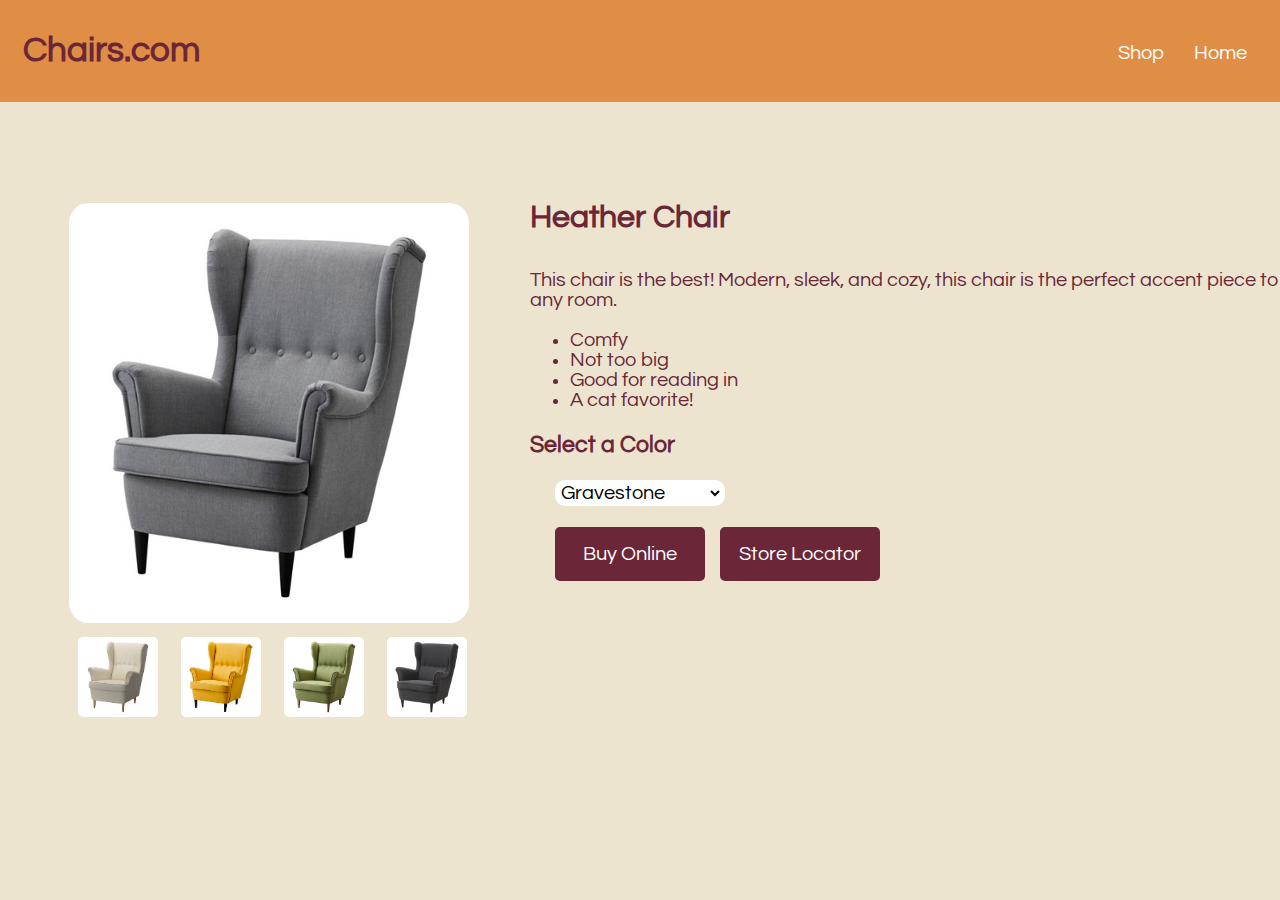
==== index.html @ 28167854 "Change color palette" ====
<!DOCTYPE html>
<html>
  <head>
    <link rel="stylesheet" href="css/master.css" media="screen" title="no title" charset="utf-8">
    <link href='https://fonts.googleapis.com/css?family=Questrial|News+Cycle|Open+Sans+Condensed:300' rel='stylesheet' type='text/css'>
    <title>Code Review Week 1</title>
  </head>
  <body>
    <header>
      <h2 id="logo">Chairs.com</h2>
      <a href="#">Home</a>
      <a href="#">Shop</a>
    </header>
    <div id="wrapper">
      <div id="chairs">
        <div id="mainChair">
          <h1>Heather Chair</h1>
          <img src="img/chair.JPG" alt="Picture of an Orange Chair"/>
          <div id="chairInfo">
            <p>This chair is the best! Modern, sleek, and cozy, this chair is the perfect accent piece to any room.</p>
            <ul>
              <li>Comfy</li>
              <li>Not too big</li>
              <li>Good for reading in</li>
              <li>A cat favorite!</li>
            </ul>
            <form>
              <h3>Select a Color</h3>
              <select id="chairOptions">
                <option value="option">Gravestone</option>
                <option value="option">Santa's Beard</option>
                <option value="option">Sunshine</option>
                <option value="option">Spring Moss</option>
                <option value="option">Asphalt</option>
              </select>
              <button id="buy" type="button" name="button">Buy Online</button>
              <button id="stores" type="button" name="button">Store Locator</button>
            </form>
          </div>
        </div>
        <div id="otherChairs">
          <img src="img/white.jpeg" alt="Picture of a White Chair"/>
          <img src="img/yellow.jpeg" alt="Picture of a Yellow Chair"/>
          <img src="img/green.JPG" alt="Picture of a Red Chair"/>
          <img src="img/gray.JPG" alt="Picture of a Blue Chair"/>
        </div>
      </div>
    </div>
  </body>
</html>
---- css/master.css ----
body {
  background-color: #EDE4D0;
  overflow: auto;
  font-family: "Questrial", sans-serif;
  color: #6B2737;
}

#wrapper {
  padding: 30px;
}

/* NAV BAR */
header {
  overflow: auto;
  background-color: #E08E45;
  margin: -10px;
  padding: 0 20px;
}

header h2 {
  float: left;
  display: inline;
  padding: 5px;
  font-size: 35px;
}

header a {
  float: right;
  padding: 15px;
  display: inline;
  text-decoration: none;
  margin-top: 30px;
  color: white;
  font-size: 20px;
}

a:hover {
  color: #87441B;
  font-size: 25px;
  margin-top: 24px;
  padding-right: 2px;
}

/* CHAIR IMGS */

#chairs {
  padding-left: 30px;
}

#otherChairs img {
  width: 80px;
  height: 80px;
  padding: 10px;
  border-radius: 15%;
}

#mainChair img {
  margin-top: 80px;
  width: 400px;
  height: 420px;
  padding: 1px;
  border-radius: 5%;
}

#mainChair h1 {
  position: absolute;
  top: 180px;
  left: 530px;
}

/* CHAIR TEXT */

#chairInfo {
  position: absolute;
  top: 250px;
  left: 530px;
  font-size: 20px;
}

select {
  position: absolute;
  top: 230px;
  left: 25px;
  font-size: 20px;
  font-family: "Questrial", sans-serif;
  width: 170px;
  border-radius: 10px;
  background-color: white;
  border: 2px solid white;
}

button {
  position: absolute;
  top: 277px;
  display: block;
  border-radius: 5px;
  font-size: 20px;
  font-family: "Questrial", sans-serif;
  width: 150px;
  padding: 15px;
  color: white;
  background-color: #6B2737;
  border: 2px solid #6B2737;
}

button:hover {
  color: #6B2737;
  border: 2px solid #6B2737;
  background-color: #BDF7B7;
}

#buy {
  left: 25px;
}

#stores {
  left: 190px;
  width: 160px;
  padding: 15px;
}

option {
  padding: 10px;
  margin: 10px;
}
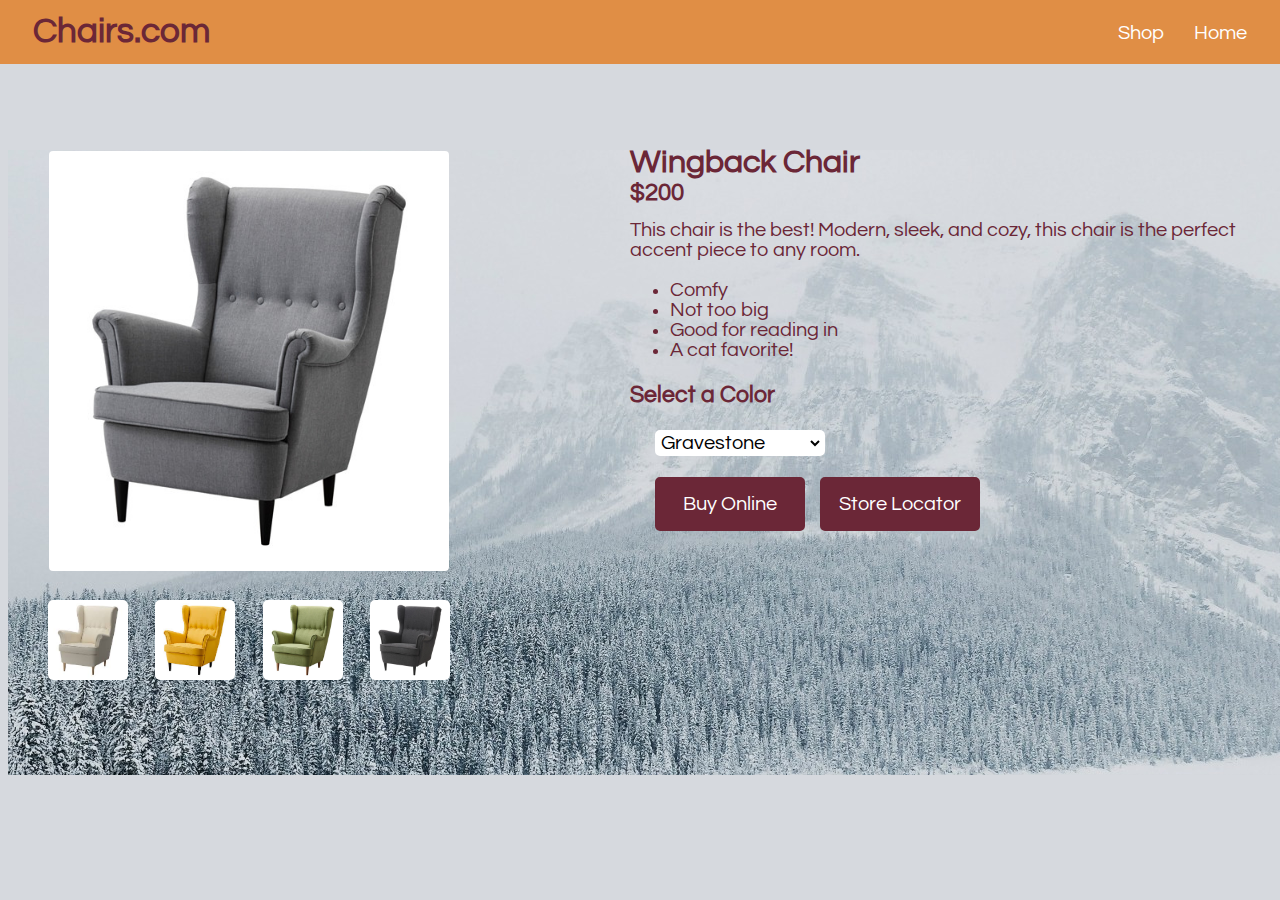
==== commit 28bfab22: "Reposition small chair images" ====
--- a/index.html
+++ b/index.html
@@ -6,6 +6,7 @@
     <title>Code Review Week 1</title>
   </head>
   <body>
+    <img src="img/background2.jpg" alt="" />
     <header>
       <h2 id="logo">Chairs.com</h2>
       <a href="#">Home</a>
@@ -14,8 +15,9 @@
     <div id="wrapper">
       <div id="chairs">
         <div id="mainChair">
-          <h1>Heather Chair</h1>
-          <img src="img/chair.JPG" alt="Picture of an Orange Chair"/>
+          <h1>Wingback Chair</h1>
+          <h2>$200</h2>
+          <img src="img/chair.JPG" alt="Picture of a Great Chair"/>
           <div id="chairInfo">
             <p>This chair is the best! Modern, sleek, and cozy, this chair is the perfect accent piece to any room.</p>
             <ul>
@@ -39,10 +41,10 @@
           </div>
         </div>
         <div id="otherChairs">
-          <img src="img/white.jpeg" alt="Picture of a White Chair"/>
-          <img src="img/yellow.jpeg" alt="Picture of a Yellow Chair"/>
-          <img src="img/green.JPG" alt="Picture of a Red Chair"/>
-          <img src="img/gray.JPG" alt="Picture of a Blue Chair"/>
+          <img id="white" src="img/white.jpeg" alt="Picture of a White Chair"/>
+          <img id="yellow" src="img/yellow.jpeg" alt="Picture of a Yellow Chair"/>
+          <img id="green" src="img/green.JPG" alt="Picture of a Red Chair"/>
+          <img id="gray" src="img/gray.JPG" alt="Picture of a Blue Chair"/>
         </div>
       </div>
     </div>
--- a/css/master.css
+++ b/css/master.css
@@ -1,12 +1,17 @@
 body {
-  background-color: #EDE4D0;
+  background-color: #D6D9DE;
   overflow: auto;
   font-family: "Questrial", sans-serif;
   color: #6B2737;
 }
 
+body img {
+  position: absolute;
+  top: 150px;
+}
+
 #wrapper {
-  padding: 30px;
+  padding: 10px;
 }
 
 /* NAV BAR */
@@ -29,7 +34,7 @@
   padding: 15px;
   display: inline;
   text-decoration: none;
-  margin-top: 30px;
+  margin-top: 10px;
   color: white;
   font-size: 20px;
 }
@@ -41,6 +46,10 @@
   padding-right: 2px;
 }
 
+#logo {
+  margin: 10px;
+}
+
 /* CHAIR IMGS */
 
 #chairs {
@@ -48,32 +57,53 @@
 }
 
 #otherChairs img {
+  position: absolute;
+  top: 600px;
   width: 80px;
   height: 80px;
-  padding: 10px;
-  border-radius: 15%;
+  border-radius: 5px;
+}
+
+#otherChairs #yellow {
+  top: 600px;
+  left: 155px;
+}
+
+#otherChairs #green {
+  top: 600px;
+  left: 263px;
+}
+
+#otherChairs #gray {
+  top: 600px;
+  left: 370px;
 }
 
 #mainChair img {
-  margin-top: 80px;
   width: 400px;
   height: 420px;
   padding: 1px;
-  border-radius: 5%;
+  border-radius: 5px;
 }
 
 #mainChair h1 {
   position: absolute;
-  top: 180px;
-  left: 530px;
+  top: 125px;
+  left: 630px;
+}
+
+#mainChair h2 {
+  position: absolute;
+  top: 160px;
+  left: 630px;
 }
 
 /* CHAIR TEXT */
 
 #chairInfo {
   position: absolute;
-  top: 250px;
-  left: 530px;
+  top: 200px;
+  left: 630px;
   font-size: 20px;
 }
 
@@ -84,7 +114,7 @@
   font-size: 20px;
   font-family: "Questrial", sans-serif;
   width: 170px;
-  border-radius: 10px;
+  border-radius: 5px;
   background-color: white;
   border: 2px solid white;
 }
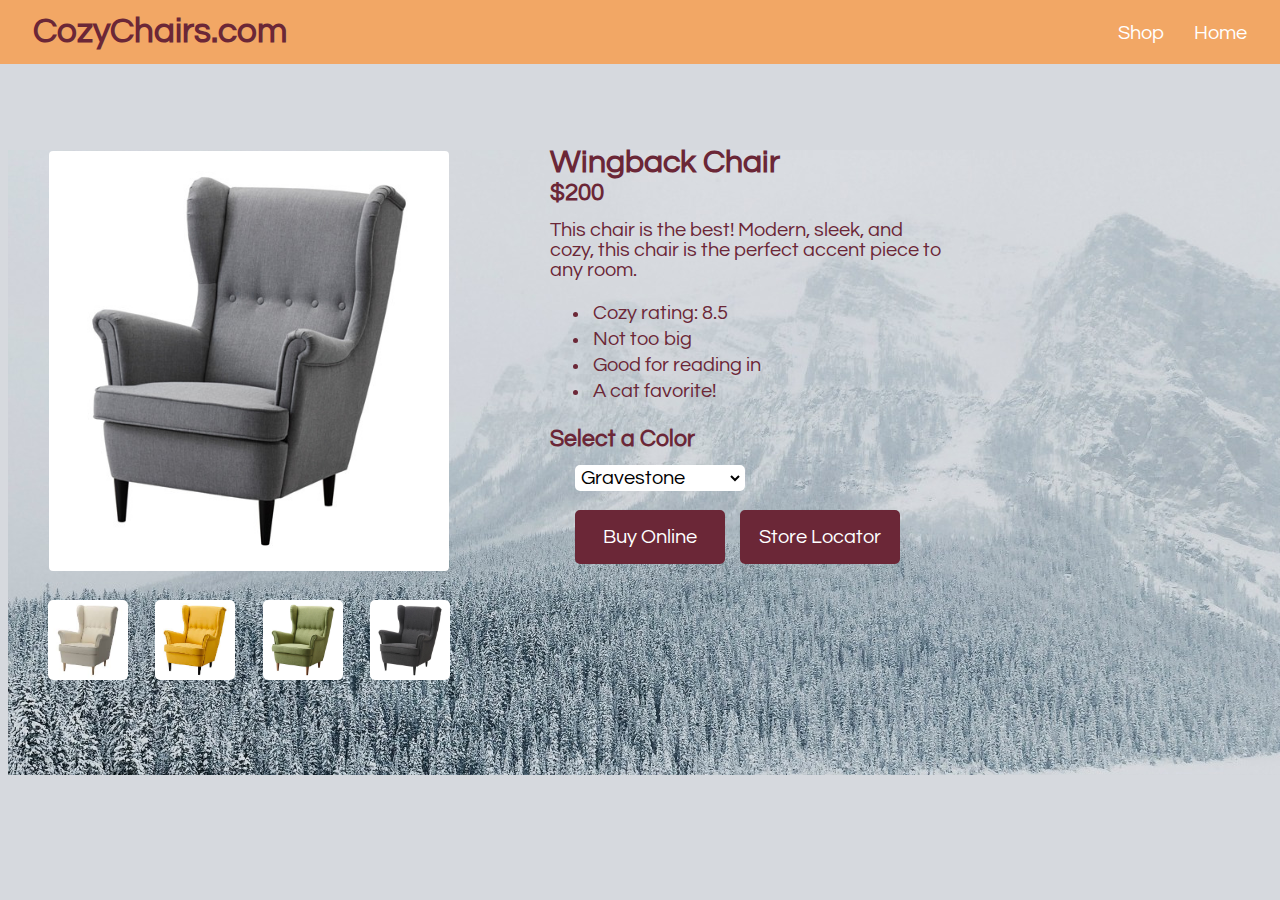
==== commit 5156957a: "Style header" ====
--- a/index.html
+++ b/index.html
@@ -8,7 +8,7 @@
   <body>
     <img src="img/background2.jpg" alt="" />
     <header>
-      <h2 id="logo">Chairs.com</h2>
+      <h2 id="logo">CozyChairs.com</h2>
       <a href="#">Home</a>
       <a href="#">Shop</a>
     </header>
@@ -21,7 +21,7 @@
           <div id="chairInfo">
             <p>This chair is the best! Modern, sleek, and cozy, this chair is the perfect accent piece to any room.</p>
             <ul>
-              <li>Comfy</li>
+              <li>Cozy rating: 8.5</li>
               <li>Not too big</li>
               <li>Good for reading in</li>
               <li>A cat favorite!</li>
--- a/css/master.css
+++ b/css/master.css
@@ -17,7 +17,7 @@
 /* NAV BAR */
 header {
   overflow: auto;
-  background-color: #E08E45;
+  background-color: #F2A765;
   margin: -10px;
   padding: 0 20px;
 }
@@ -42,7 +42,7 @@
 a:hover {
   color: #87441B;
   font-size: 25px;
-  margin-top: 24px;
+  margin-top: 7px;
   padding-right: 2px;
 }
 
@@ -51,7 +51,6 @@
 }
 
 /* CHAIR IMGS */
-
 #chairs {
   padding-left: 30px;
 }
@@ -89,13 +88,13 @@
 #mainChair h1 {
   position: absolute;
   top: 125px;
-  left: 630px;
+  left: 550px;
 }
 
 #mainChair h2 {
   position: absolute;
   top: 160px;
-  left: 630px;
+  left: 550px;
 }
 
 /* CHAIR TEXT */
@@ -103,13 +102,20 @@
 #chairInfo {
   position: absolute;
   top: 200px;
-  left: 630px;
+  left: 550px;
+  width: 400px;
   font-size: 20px;
 }
 
+li {
+  padding: 3px;
+}
+
+/*BUTTONS AND DROP-DOWN*/
+
 select {
   position: absolute;
-  top: 230px;
+  top: 265px;
   left: 25px;
   font-size: 20px;
   font-family: "Questrial", sans-serif;
@@ -119,9 +125,13 @@
   border: 2px solid white;
 }
 
+select {
+  cursor: pointer;
+}
+
 button {
   position: absolute;
-  top: 277px;
+  top: 310px;
   display: block;
   border-radius: 5px;
   font-size: 20px;
@@ -136,7 +146,8 @@
 button:hover {
   color: #6B2737;
   border: 2px solid #6B2737;
-  background-color: #BDF7B7;
+  background-color: #F2A765;
+  cursor: pointer;
 }
 
 #buy {
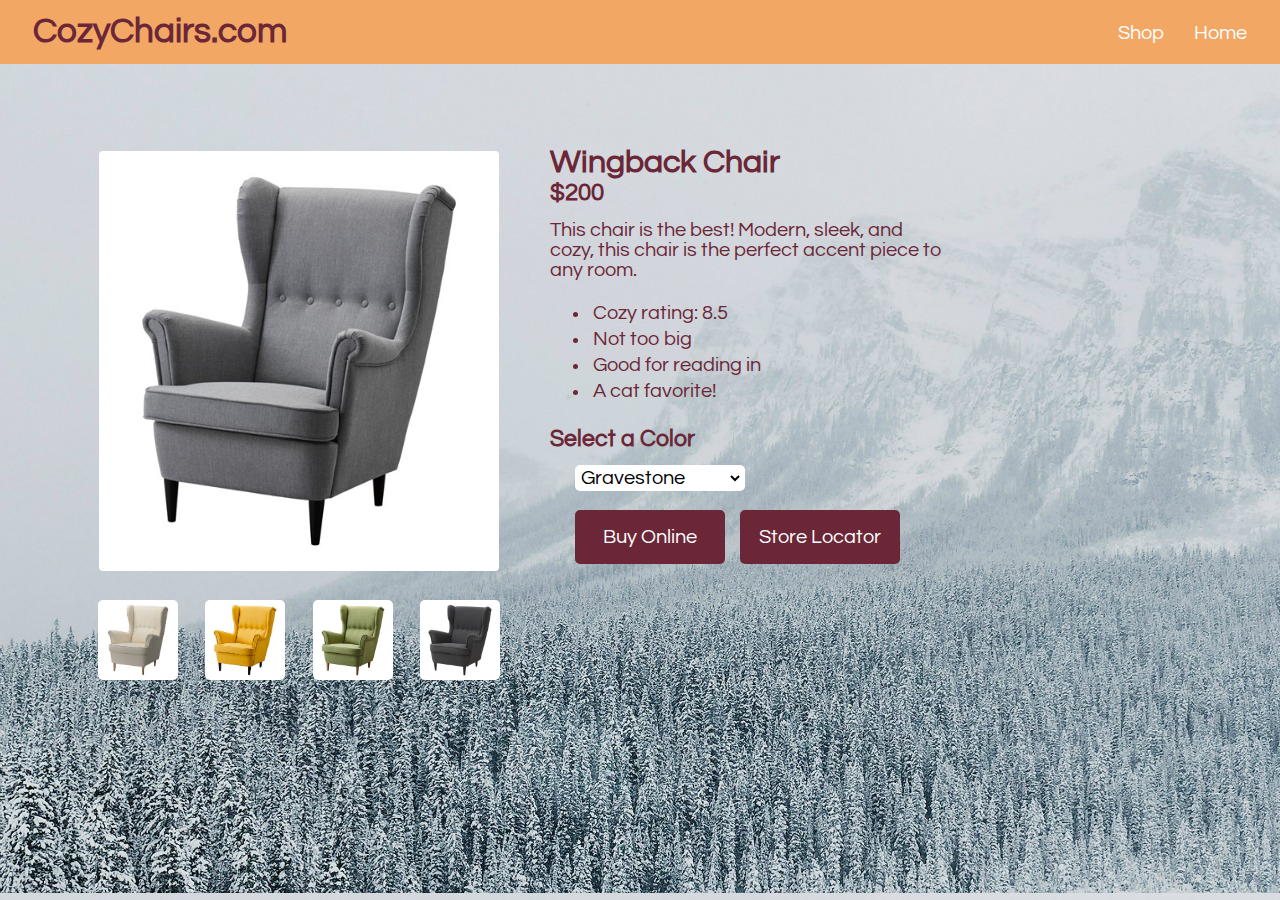
==== commit 35f9f21b: "Reset background img" ====
--- a/index.html
+++ b/index.html
@@ -6,7 +6,6 @@
     <title>Code Review Week 1</title>
   </head>
   <body>
-    <img src="img/background2.jpg" alt="" />
     <header>
       <h2 id="logo">CozyChairs.com</h2>
       <a href="#">Home</a>
--- a/css/master.css
+++ b/css/master.css
@@ -3,11 +3,7 @@
   overflow: auto;
   font-family: "Questrial", sans-serif;
   color: #6B2737;
-}
-
-body img {
-  position: absolute;
-  top: 150px;
+  background-image: url("../img/orig3.jpg")
 }
 
 #wrapper {
@@ -50,9 +46,9 @@
   margin: 10px;
 }
 
-/* CHAIR IMGS */
+/* OTHER CHAIR IMGS */
 #chairs {
-  padding-left: 30px;
+  padding-left: 80px;
 }
 
 #otherChairs img {
@@ -65,20 +61,25 @@
 
 #otherChairs #yellow {
   top: 600px;
-  left: 155px;
+  left: 205px;
 }
 
 #otherChairs #green {
   top: 600px;
-  left: 263px;
+  left: 313px;
 }
 
 #otherChairs #gray {
   top: 600px;
-  left: 370px;
+  left: 420px;
 }
 
+/* MAIN CHAIR */
+
 #mainChair img {
+  position: absolute;
+  top: 150px;
+  width: 80px;
   width: 400px;
   height: 420px;
   padding: 1px;
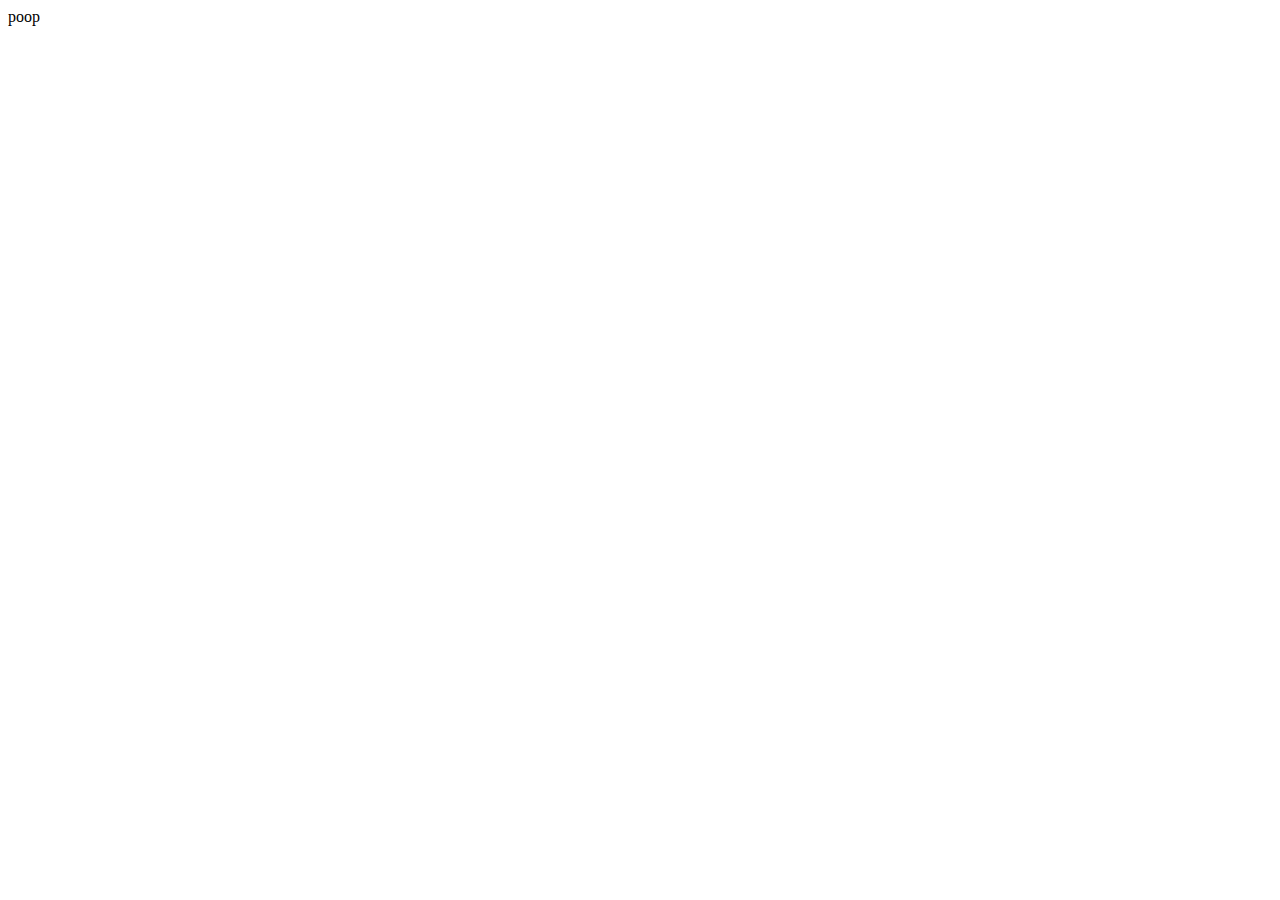
==== commit be6af301: "Initialize homepage" ====
--- a/index.html
+++ b/index.html
@@ -7,45 +7,7 @@
   </head>
   <body>
     <header>
-      <h2 id="logo">CozyChairs.com</h2>
-      <a href="#">Home</a>
-      <a href="#">Shop</a>
+      poop
     </header>
-    <div id="wrapper">
-      <div id="chairs">
-        <div id="mainChair">
-          <h1>Wingback Chair</h1>
-          <h2>$200</h2>
-          <img src="img/chair.JPG" alt="Picture of a Great Chair"/>
-          <div id="chairInfo">
-            <p>This chair is the best! Modern, sleek, and cozy, this chair is the perfect accent piece to any room.</p>
-            <ul>
-              <li>Cozy rating: 8.5</li>
-              <li>Not too big</li>
-              <li>Good for reading in</li>
-              <li>A cat favorite!</li>
-            </ul>
-            <form>
-              <h3>Select a Color</h3>
-              <select id="chairOptions">
-                <option value="option">Gravestone</option>
-                <option value="option">Santa's Beard</option>
-                <option value="option">Sunshine</option>
-                <option value="option">Spring Moss</option>
-                <option value="option">Asphalt</option>
-              </select>
-              <button id="buy" type="button" name="button">Buy Online</button>
-              <button id="stores" type="button" name="button">Store Locator</button>
-            </form>
-          </div>
-        </div>
-        <div id="otherChairs">
-          <img id="white" src="img/white.jpeg" alt="Picture of a White Chair"/>
-          <img id="yellow" src="img/yellow.jpeg" alt="Picture of a Yellow Chair"/>
-          <img id="green" src="img/green.JPG" alt="Picture of a Red Chair"/>
-          <img id="gray" src="img/gray.JPG" alt="Picture of a Blue Chair"/>
-        </div>
-      </div>
-    </div>
   </body>
 </html>
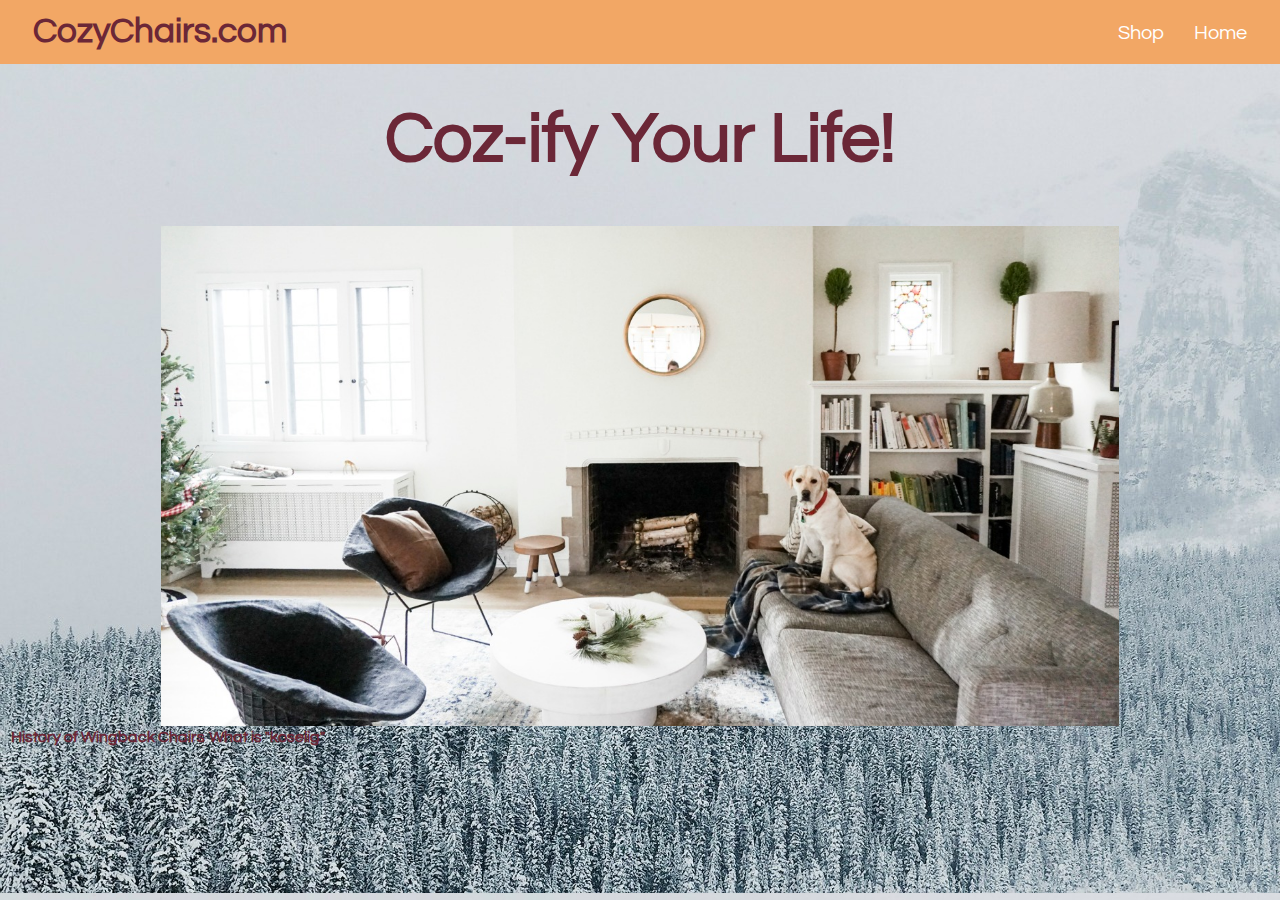
==== commit 090c2c76: "Center main img on homepage" ====
--- a/index.html
+++ b/index.html
@@ -7,7 +7,20 @@
   </head>
   <body>
     <header>
-      poop
+      <h2 id="logo">CozyChairs.com</h2>
+      <a href="index.html">Home</a>
+      <a href="winged.html">Shop</a>
     </header>
+    <div class="main">
+      <h1>Coz-ify Your Life!</h1>
+      <img src="img/landingpg.jpg" alt=""/>
+    </div>
+
+    <table>
+      <thead>
+        <th>History of Wingback Chairs</th>
+        <th>What is "koselig"</th>
+      </thead>
+    </table>
   </body>
 </html>
--- a/css/master.css
+++ b/css/master.css
@@ -0,0 +1,66 @@
+body {
+  background-color: #D6D9DE;
+  overflow: auto;
+  font-family: "Questrial", sans-serif;
+  color: #6B2737;
+  background-image: url("../img/orig3.jpg")
+}
+
+#wrapper {
+  padding: 10px;
+}
+
+/* NAV BAR */
+header {
+  overflow: auto;
+  background-color: #F2A765;
+  margin: -10px;
+  padding: 0 20px;
+}
+
+header h2 {
+  float: left;
+  display: inline;
+  padding: 5px;
+  font-size: 35px;
+}
+
+header a {
+  float: right;
+  padding: 15px;
+  display: inline;
+  text-decoration: none;
+  margin-top: 10px;
+  color: white;
+  font-size: 20px;
+}
+
+a:hover {
+  color: #87441B;
+  font-size: 25px;
+  margin-top: 7px;
+  padding-right: 2px;
+}
+
+#logo {
+  margin: 10px;
+}
+
+/* BODY */
+h1 {
+  text-align: center;
+  margin: 50px;
+  font-size: 70px;
+}
+
+.main {
+  text-align: center;
+  overflow: auto;
+}
+
+.main img {
+  height: 500px;
+  display: block;
+  margin-left: auto;
+  margin-right: auto;
+}
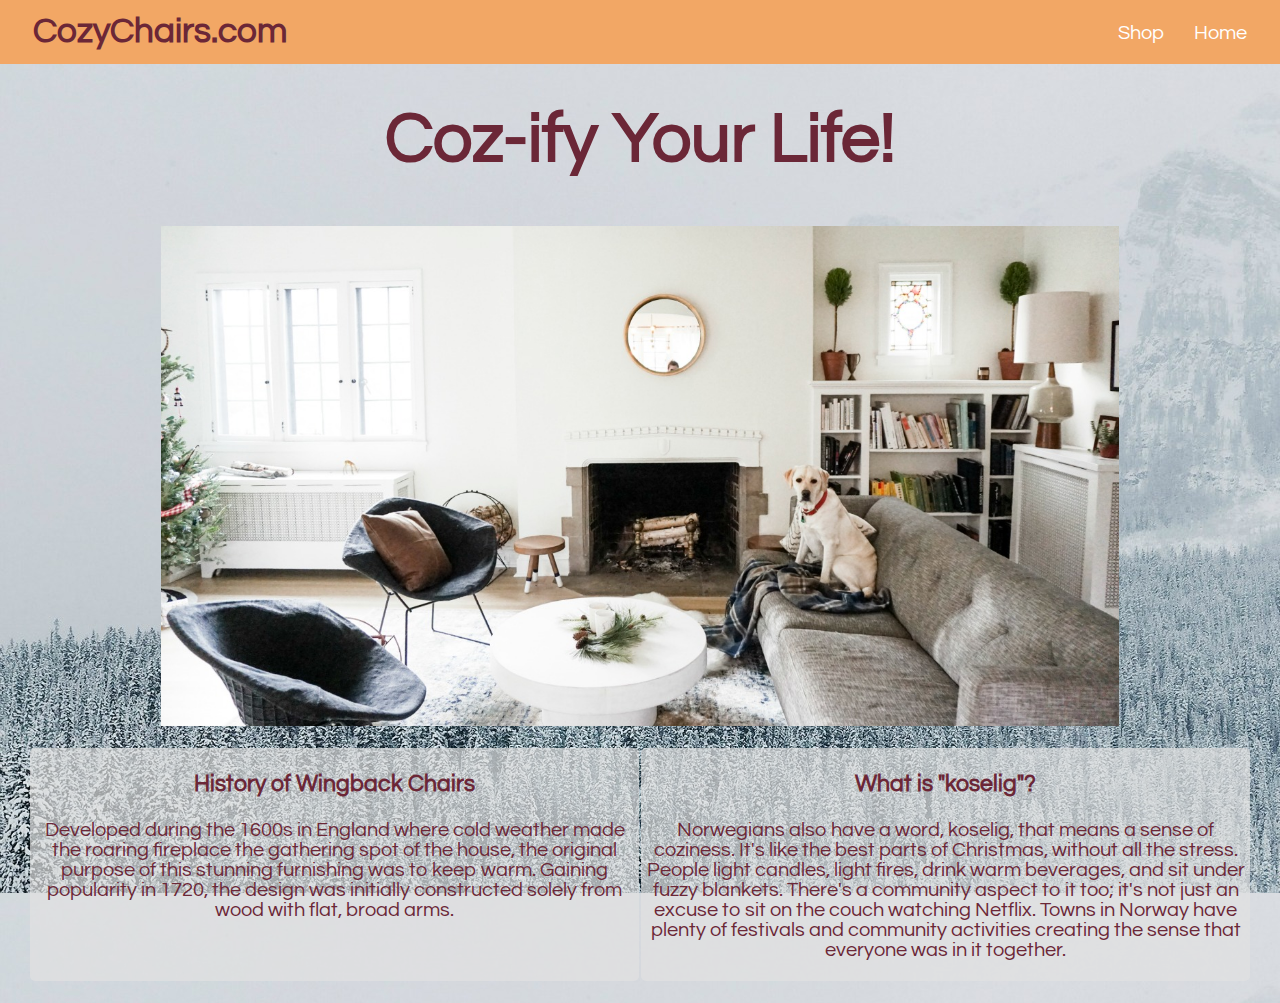
==== commit c88bec2e: "Add styling to td's" ====
--- a/index.html
+++ b/index.html
@@ -15,12 +15,20 @@
       <h1>Coz-ify Your Life!</h1>
       <img src="img/landingpg.jpg" alt=""/>
     </div>
+    <div class="cozy">
+      <table>
+        <tbody>
+          <td id="history">
+            <h3>History of Wingback Chairs</h3>
+            <p>Developed during the 1600s in England where cold weather made the roaring fireplace the gathering spot of the house, the original purpose of this stunning furnishing was to keep warm. Gaining popularity in 1720, the design was initially constructed solely from wood with flat, broad arms.</p>
+          </td>
+          <td id="koselig">
+            <h3>What is "koselig"?</h3>
+            <p>Norwegians also have a word, koselig, that means a sense of coziness. It's like the best parts of Christmas, without all the stress. People light candles, light fires, drink warm beverages, and sit under fuzzy blankets. There's a community aspect to it too; it's not just an excuse to sit on the couch watching Netflix. Towns in Norway have plenty of festivals and community activities creating the sense that everyone was in it together.</p>
+          </td>
+        </tbody>
+      </table>
+    </div>
 
-    <table>
-      <thead>
-        <th>History of Wingback Chairs</th>
-        <th>What is "koselig"</th>
-      </thead>
-    </table>
   </body>
 </html>
--- a/css/master.css
+++ b/css/master.css
@@ -64,3 +64,34 @@
   margin-left: auto;
   margin-right: auto;
 }
+
+table {
+  display: block;
+  text-align: center;
+  font-size: 20px;
+  margin: 20px;
+}
+
+td {
+  background: rgba(225, 225, 225, 0.7);
+  border-radius: 5px;
+  width: 45%;
+}
+
+#koselig td {
+  width: 600px;
+  display: block;
+  margin-left: auto;
+  margin-right: auto;
+}
+
+#history td {
+  width: 600px;
+  display: block;
+  margin-left: auto;
+  margin-right: auto;
+}
+
+#history h3 {
+  margin-top: -17px;
+}
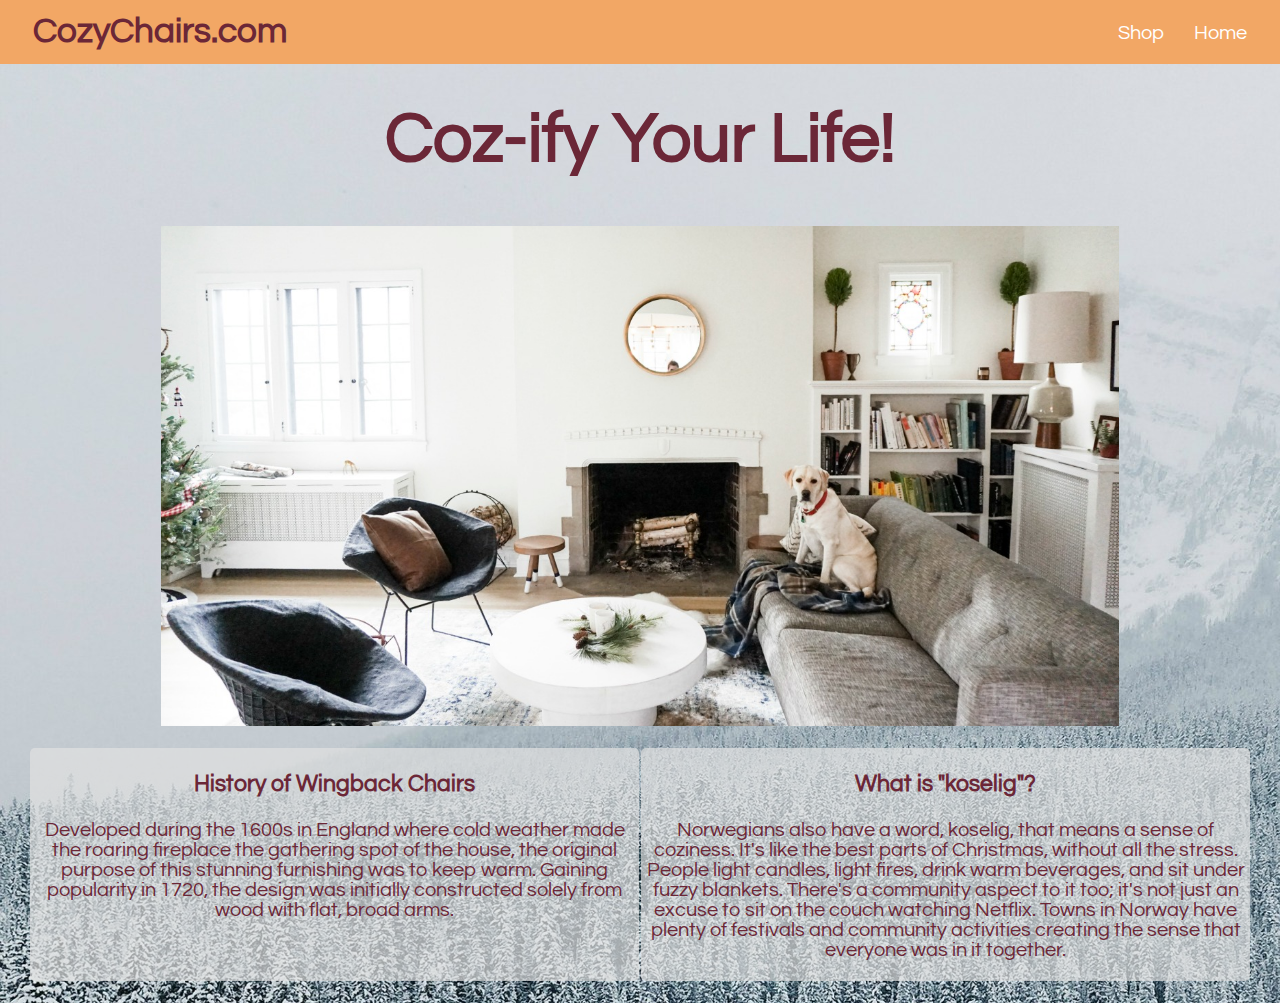
==== commit 7fa0ae3a: "Add styling to table links" ====
--- a/index.html
+++ b/index.html
@@ -19,12 +19,12 @@
       <table>
         <tbody>
           <td id="history">
-            <h3>History of Wingback Chairs</h3>
-            <p>Developed during the 1600s in England where cold weather made the roaring fireplace the gathering spot of the house, the original purpose of this stunning furnishing was to keep warm. Gaining popularity in 1720, the design was initially constructed solely from wood with flat, broad arms.</p>
+            <a href="https://corporate.target.com/article/2011/11/the-evolution-of-the-wingback-chair"><h3>History of Wingback Chairs</h3>
+            <p>Developed during the 1600s in England where cold weather made the roaring fireplace the gathering spot of the house, the original purpose of this stunning furnishing was to keep warm. Gaining popularity in 1720, the design was initially constructed solely from wood with flat, broad arms.</p></a>
           </td>
           <td id="koselig">
-            <h3>What is "koselig"?</h3>
-            <p>Norwegians also have a word, koselig, that means a sense of coziness. It's like the best parts of Christmas, without all the stress. People light candles, light fires, drink warm beverages, and sit under fuzzy blankets. There's a community aspect to it too; it's not just an excuse to sit on the couch watching Netflix. Towns in Norway have plenty of festivals and community activities creating the sense that everyone was in it together.</p>
+            <a href="http://www.fastcompany.com/3052970/how-to-be-a-success-at-everything/the-norwegian-secret-to-enjoying-a-long-winter"><h3>What is "koselig"?</h3>
+            <p>Norwegians also have a word, koselig, that means a sense of coziness. It's like the best parts of Christmas, without all the stress. People light candles, light fires, drink warm beverages, and sit under fuzzy blankets. There's a community aspect to it too; it's not just an excuse to sit on the couch watching Netflix. Towns in Norway have plenty of festivals and community activities creating the sense that everyone was in it together.</p></a>
           </td>
         </tbody>
       </table>
--- a/css/master.css
+++ b/css/master.css
@@ -3,7 +3,8 @@
   overflow: auto;
   font-family: "Questrial", sans-serif;
   color: #6B2737;
-  background-image: url("../img/orig3.jpg")
+  background-image: url("../img/orig3.jpg");
+  background-repeat: no-repeat;
 }
 
 #wrapper {
@@ -35,7 +36,7 @@
   font-size: 20px;
 }
 
-a:hover {
+header a:hover {
   color: #87441B;
   font-size: 25px;
   margin-top: 7px;
@@ -64,6 +65,8 @@
   margin-left: auto;
   margin-right: auto;
 }
+
+/* BLURBS */
 
 table {
   display: block;
@@ -95,3 +98,16 @@
 #history h3 {
   margin-top: -17px;
 }
+
+#history a , #koselig a {
+  text-decoration: none;
+  color: #6B2737;
+}
+
+#history a:hover, #koselig a:hover {
+  color: #F2A765;
+}
+
+#history a p, #koselig a p {
+  color: #6B2737;
+}
